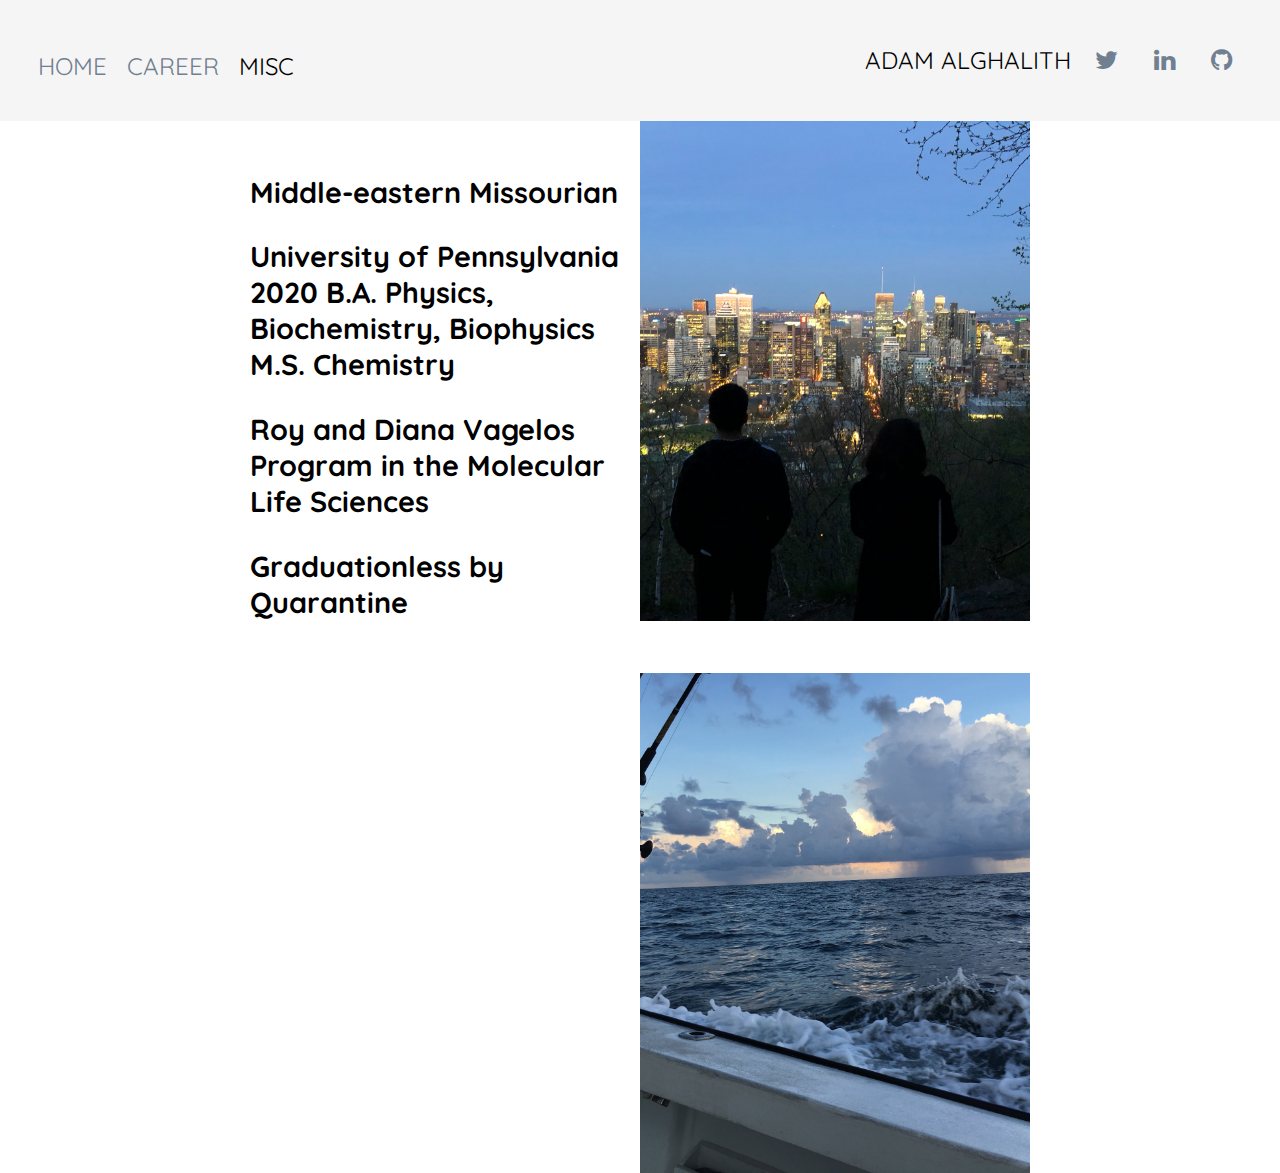
==== index.html @ 0fc8f869 "first commit" ====
<!DOCTYPE html>
<html>
<head>
    <meta charset='utf-8'/>
    <meta name='viewport' content='width=device-width,initial scale=1'>
    <title>Home</title>
    <link rel='favicon' href='/assets/favicon.ico'>
    <link rel='apple-touch-icon' href='/assets/apple-touch-icon.png'>
    <link rel='stylesheet' href="https://fonts.googleapis.com/css2?family=Quicksand&display=swap">
    <link rel="stylesheet" href="https://cdnjs.cloudflare.com/ajax/libs/font-awesome/4.7.0/css/font-awesome.min.css">
    <link rel='stylesheet' href='Styles.css'>
    
</head>
<body>
    <div class='container'>
        
        <div class='nav-wrapper'>
            
            <div class='left-side'>
                <div class='nav-link-wrapper'>
                    <a href='index.html'>Home</a>
                </div>
                <div class='nav-link-wrapper'>
                    <a href='Career.html'>Career</a>
                </div>
                <div class='nav-link-wrapper active-nav-link'>
                    <a href='Misc.html'>Misc</a>
                </div>
            </div>
            
            <div class='right-side'>
                <div class='brand'>
                    ADAM ALGHALITH
                    <a class="fa fa-twitter" href='https://twitter.com/AdamAlghalith'>
                    </a>
                    <a class="fa fa-linkedin" href='https://www.linkedin.com/in/adam-alghalith'></a>
                    <i class="fa fa-github"></i>
                </div>    
            </div>
        </div>
    </div>
    
    <div class='about-me'>
        <div class='about-me-text'>
            <h2>
                <p>Middle-eastern Missourian</p>
                <p>University of Pennsylvania 2020
                B.A. Physics, Biochemistry, Biophysics
                M.S. Chemistry </p>
                <p>Roy and Diana Vagelos Program in the Molecular Life Sciences </p>
                <p>Graduationless by Quarantine</p>
            </h2>
        </div>

        <div class="about-me-image" style="background-image:url(/assets/Montreal.JPG)">
        </div>
        
        <div class="about-me-image" style="background-image:url(/assets/Petra3.jpg)">
        </div>
        
        <div class="about-me-image" style="background-image:url(/assets/GulfofMexico.jpg)">
        </div>
        
    </div>
        
</body>
</html>
---- Styles.css ----
/*//////// ALL /////////*/
body {
    margin: 0px;
    font-family: 'Quicksand', sans-serif;
}

.container {
    display: grid;
    grid-template-columns: 1fr;
    background-color: whitesmoke;
}


/*//////// NAVIGATION /////////*/
.nav-wrapper {
    display: flex;
    justify-content: space-between;
    padding: 38px;
}

.left-side {
    display: flex;
    align-items: center;
}

.nav-wrapper > .left-side > div {
    margin-right: 20px;
    font-size: 1.5em;
    text-transform: uppercase;
}

.nav-link-wrapper {
    height: 20px;
}

.nav-link-wrapper a {
    color: slategrey;
    text-decoration: none;
}

.nav-link-wrapper:hover {
    color:black ;
}

.active-nav-link {
    color: black;
}

.active-nav-link a {
    color:black !important;
}


/*//////// BRANDING /////////*/
.right-side {
    display:inline-flex;
}

.brand {
    font-size: 1.5em;
}

.fa {
    padding: 10px;
    font-size: 25px;
    width: 30px;
    text-align: right;
    text-decoration: none;
    border-radius: 50%;

}

.fa:hover {
    opacity: 0.8;
}

.fa-linkedin {
    color: slategrey;
}

.fa-twitter {
    color: slategrey;
}

.fa-github {
    color: slategrey;
}


/*//////// HOME /////////*/
.about-me {
    display: grid;
    grid-template-columns: 1fr 1fr;
    padding-left: 250px;
    padding-right: 250px;
}

.about-me-text {
    display: flex;
    flex-direction: column;
    align-items: center;
    justify-content: center;
    font-size: 1.2em;
}

.about-me-image {
    background-size:cover;
    background-position:center;
    width: 100%;
    height: 500px;
}


/*//////// CAREER /////////*/
.Courses {
    display: grid;
    grid-template-columns: 1fr 1fr 1fr;
}

.Courses-elements {
    position: relative;
}

.Courses-img-background {
    background-size: cover;
    background-position: center;
    background-repeat: no-repeat;
    height: 300px;
    width: 100%;
}

.Courses-subjects {
    position: absolute;
    top: -30px;
    display: flex;
    flex-direction: column;
    justify-content: center;
    align-items: center;
    color: White;
    width: 100%;
    font-size: 1.8em;
}

.Courses-names {
    position: absolute;
    top:0;
    display: flex;
    flex-direction: column;
    justify-content: center;
    align-items: center;
    height: 100%;
    width: 100%;
    color: white;
}

ul {
    display: table;
    margin: 0 auto;
    list-style: none;
}

.articles {
    text-decoration: none;
    color: transparent;
    transition: 0.5s;
}

a {
    text-decoration: none;
    color: darkgray
}

a:hover {
    transition: 0.5s;
    color: black;
}

.subtitle {
    font-size: 1.5em;
}

.Courses-names .subtitle {
    transition: 0.5s;
    color: transparent;
    font-weight: 400;
    width: 100%;
}

.Courses-names:hover .subtitle {
    color: White;
    display: flex;
    flex-direction: column;
    font-weight: 400;
    width: 100%;
}

.Courses-names:hover .articles {
    color:grey;
}

.Career-sep {
    margin-left: 75px;
    margin-top: 50px;
    font-size: 1.5em;
}

.image-blur {
    transition: 0.5s;
    filter: brightness(20%);
}

.MSTP {
    display: grid;
    grid-template-columns: 1fr;
}

.MSTP-img {
    background-size: contain;
    background-position: center;
    background-repeat: no-repeat;
    height: 300px;
    width: 100%;
}


/*//////// CAREER /////////*/
.Misc-wrapper {
    display: grid;
    grid-template-columns: 1fr 1fr;
    text-align: center;
    align-items: center;
    height: 500px;
    padding-right: 100px;
    padding-left: 100px;
}

.Misc-topic {
    font-size: 10em;
    font-family: 'Big Shoulders Text', cursive;
}

.Misc-text {
    display: flex;
    flex-direction: column;
    justify-content: center;
    align-items: center;
    text-align: left;
    height: 100%;
    font-size: 2em;
}





/*//////// FOOTER /////////*/

.footer {
    position:relative;
    text-align:right;
    width: 100%;
    display: grid;
    grid-template-columns: 1fr;
}
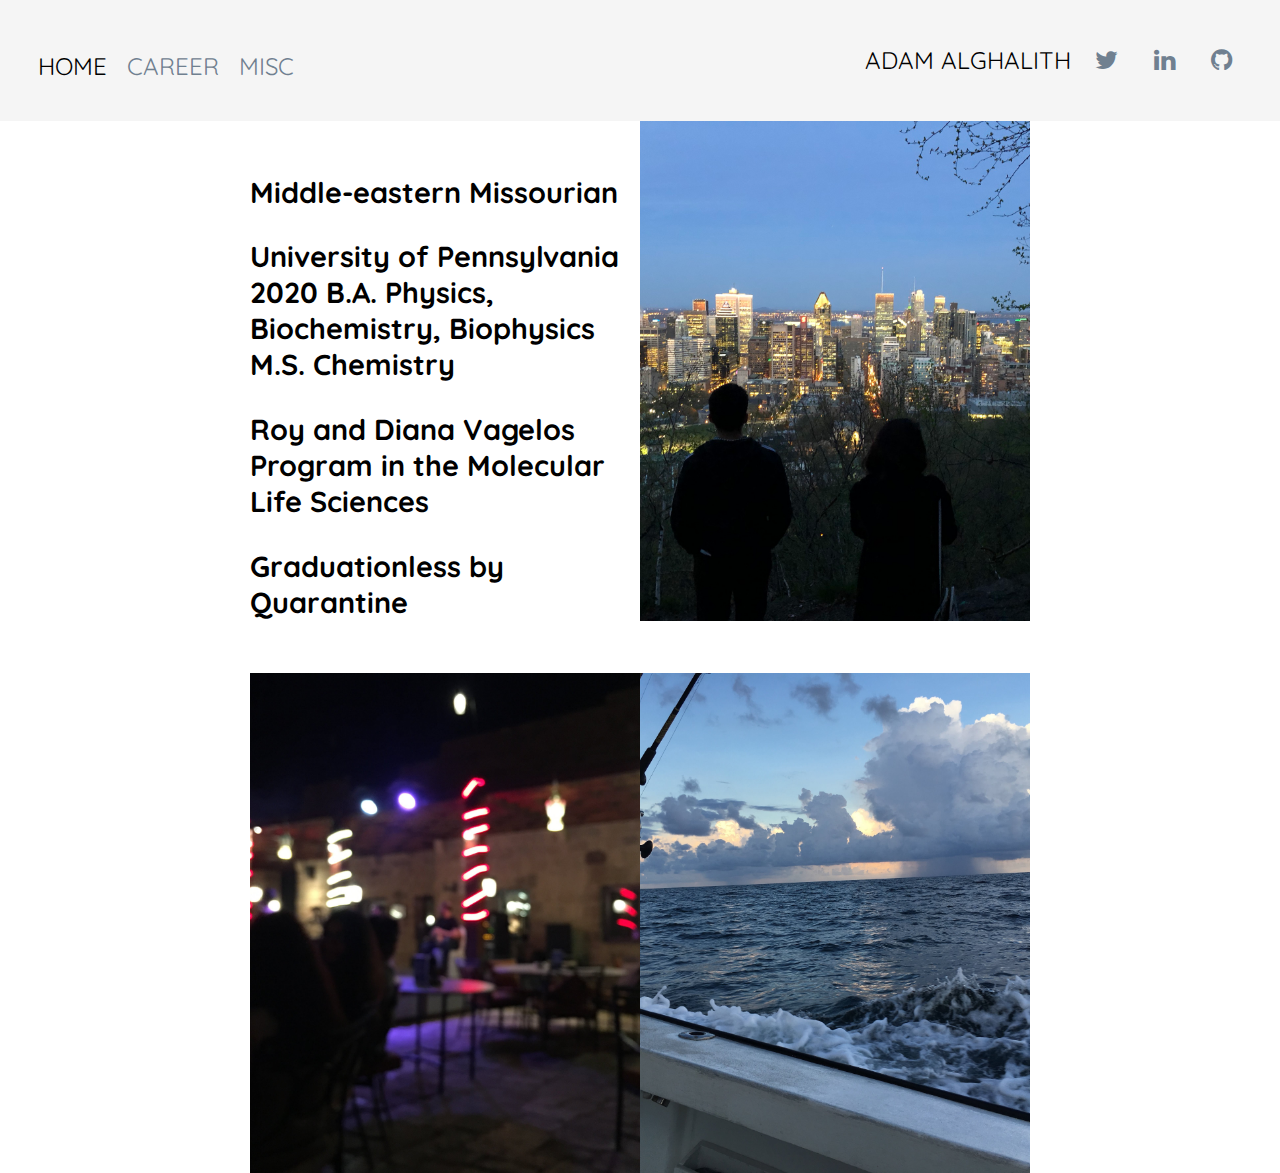
==== commit 7a7d5eb5: "update assets" ====
--- a/index.html
+++ b/index.html
@@ -17,13 +17,13 @@
         <div class='nav-wrapper'>
             
             <div class='left-side'>
-                <div class='nav-link-wrapper'>
+                <div class='nav-link-wrapper active-nav-link'>
                     <a href='index.html'>Home</a>
                 </div>
                 <div class='nav-link-wrapper'>
                     <a href='Career.html'>Career</a>
                 </div>
-                <div class='nav-link-wrapper active-nav-link'>
+                <div class='nav-link-wrapper'>
                     <a href='Misc.html'>Misc</a>
                 </div>
             </div>
@@ -55,7 +55,7 @@
         <div class="about-me-image" style="background-image:url(/assets/Montreal.JPG)">
         </div>
         
-        <div class="about-me-image" style="background-image:url(/assets/Petra3.jpg)">
+        <div class="about-me-image" style="background-image:url(/assets/Petra3.JPG)">
         </div>
         
         <div class="about-me-image" style="background-image:url(/assets/GulfofMexico.jpg)">
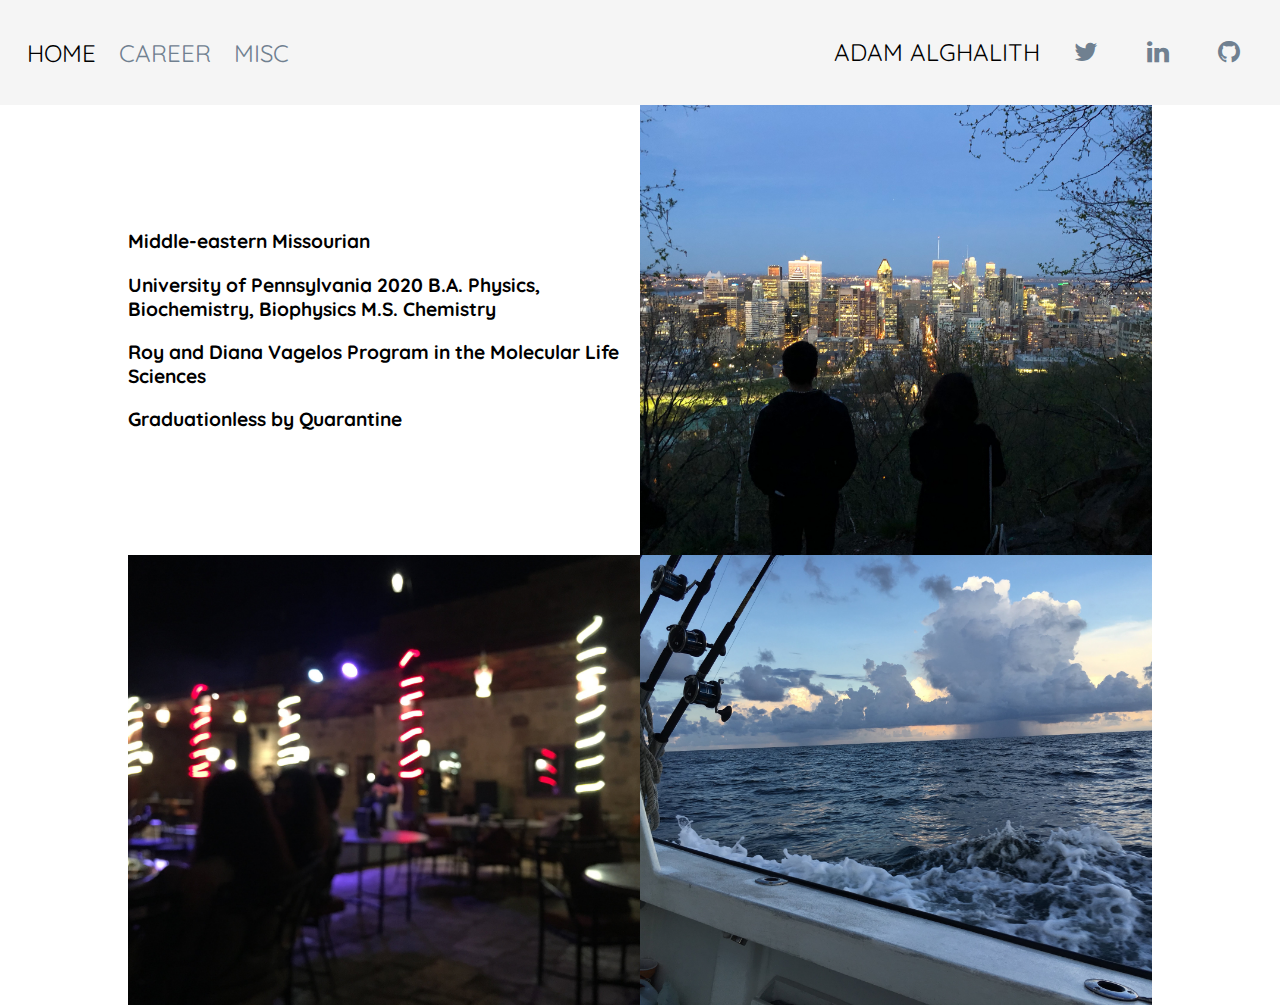
==== commit 3253713b: "scaling" ====
--- a/index.html
+++ b/index.html
@@ -2,10 +2,16 @@
 <html>
 <head>
     <meta charset='utf-8'/>
-    <meta name='viewport' content='width=device-width,initial scale=1'>
-    <title>Home</title>
+    <meta name='viewport' content='width=device-width,initial scale=1,maximum-scale=1,user-scalable=0'>
+    <meta name="msapplication-TileColor" content="#2d89ef">
+    <meta name="theme-color" content="#ffffff">
+    <title>Adam Alghalith</title>
     <link rel='favicon' href='/assets/favicon.ico'>
-    <link rel='apple-touch-icon' href='/assets/apple-touch-icon.png'>
+    <link rel='apple-touch-icon' sizes='120x120' href='/assets/apple-touch-icon.png'>
+    <link rel="icon" type="image/png" sizes="32x32" href="assets/favicon-32x32.png">
+    <link rel="icon" type="image/png" sizes="16x16" href="assets/favicon-16x16.png">
+    <link rel="manifest" href="assets/site.webmanifest">
+    <link rel="mask-icon" href="assets/safari-pinned-tab.svg" color="#5bbad5">
     <link rel='stylesheet' href="https://fonts.googleapis.com/css2?family=Quicksand&display=swap">
     <link rel="stylesheet" href="https://cdnjs.cloudflare.com/ajax/libs/font-awesome/4.7.0/css/font-awesome.min.css">
     <link rel='stylesheet' href='Styles.css'>
--- a/Styles.css
+++ b/Styles.css
@@ -15,7 +15,7 @@
 .nav-wrapper {
     display: flex;
     justify-content: space-between;
-    padding: 38px;
+    padding: 3vh;
 }
 
 .left-side {
@@ -24,13 +24,13 @@
 }
 
 .nav-wrapper > .left-side > div {
-    margin-right: 20px;
-    font-size: 1.5em;
+    margin-right: 1.8vw;
+    font-size: min(max(0.5em,2vw),1.5em);
     text-transform: uppercase;
 }
 
 .nav-link-wrapper {
-    height: 20px;
+    
 }
 
 .nav-link-wrapper a {
@@ -57,13 +57,13 @@
 }
 
 .brand {
-    font-size: 1.5em;
+    font-size: min(max(0.5em,2vw),1.5em);
 }
 
 .fa {
-    padding: 10px;
-    font-size: 25px;
-    width: 30px;
+    padding: 1vw;
+    font-size: min(max(0.5em,2vw),1.5em);
+    width: 3vw;
     text-align: right;
     text-decoration: none;
     border-radius: 50%;
@@ -91,8 +91,8 @@
 .about-me {
     display: grid;
     grid-template-columns: 1fr 1fr;
-    padding-left: 250px;
-    padding-right: 250px;
+    padding-left: 10vw;
+    padding-right: 10vw;
 }
 
 .about-me-text {
@@ -100,14 +100,14 @@
     flex-direction: column;
     align-items: center;
     justify-content: center;
-    font-size: 1.2em;
+    font-size: min(max(0.8em,1vw),2em);
 }
 
 .about-me-image {
     background-size:cover;
     background-position:center;
     width: 100%;
-    height: 500px;
+    height: 50vh;
 }
 
 
@@ -125,7 +125,7 @@
     background-size: cover;
     background-position: center;
     background-repeat: no-repeat;
-    height: 300px;
+    height: 38vh;
     width: 100%;
 }
 
@@ -135,10 +135,10 @@
     display: flex;
     flex-direction: column;
     justify-content: center;
-    align-items: center;
+    align-items: flex-start;
     color: White;
     width: 100%;
-    font-size: 1.8em;
+    font-size: min(max(0.5em,3vw),2em);
 }
 
 .Courses-names {
@@ -148,10 +148,10 @@
     flex-direction: column;
     justify-content: center;
     align-items: center;
+    color: White;
     height: 100%;
     width: 100%;
-    color: white;
-}
+    font-size: min(max(0.2em,1.5vw),1em);}
 
 ul {
     display: table;
@@ -176,7 +176,7 @@
 }
 
 .subtitle {
-    font-size: 1.5em;
+    font-size: 1.4em;
 }
 
 .Courses-names .subtitle {
@@ -199,14 +199,22 @@
 }
 
 .Career-sep {
-    margin-left: 75px;
-    margin-top: 50px;
-    font-size: 1.5em;
+    margin-left: 11vw;
+    margin-top: 6vh;
+    font-size: 1.3em;
+    font-size: min(max(0.5em,2.5vw),1.6em);
 }
 
 .image-blur {
     transition: 0.5s;
     filter: brightness(20%);
+}
+
+.Lab-desc {
+    text-align: left;
+    padding-left: 10vw;
+    padding-right: 20vw;
+    font-size: min(max(1em,2vw),1.2em);
 }
 
 .MSTP {
@@ -218,7 +226,7 @@
     background-size: contain;
     background-position: center;
     background-repeat: no-repeat;
-    height: 300px;
+    height: 20vh;
     width: 100%;
 }
 
@@ -229,13 +237,13 @@
     grid-template-columns: 1fr 1fr;
     text-align: center;
     align-items: center;
-    height: 500px;
-    padding-right: 100px;
-    padding-left: 100px;
+    min-height: 25vw;
+    padding-right: 10vw;
+    padding-left: 10vw;
 }
 
 .Misc-topic {
-    font-size: 10em;
+    font-size: min(max(4em,4vw),6em);
     font-family: 'Big Shoulders Text', cursive;
 }
 
@@ -246,12 +254,8 @@
     align-items: center;
     text-align: left;
     height: 100%;
-    font-size: 2em;
-}
-
-
-
-
+    font-size: min(max(1em,2vw),2em)
+}
 
 /*//////// FOOTER /////////*/
 
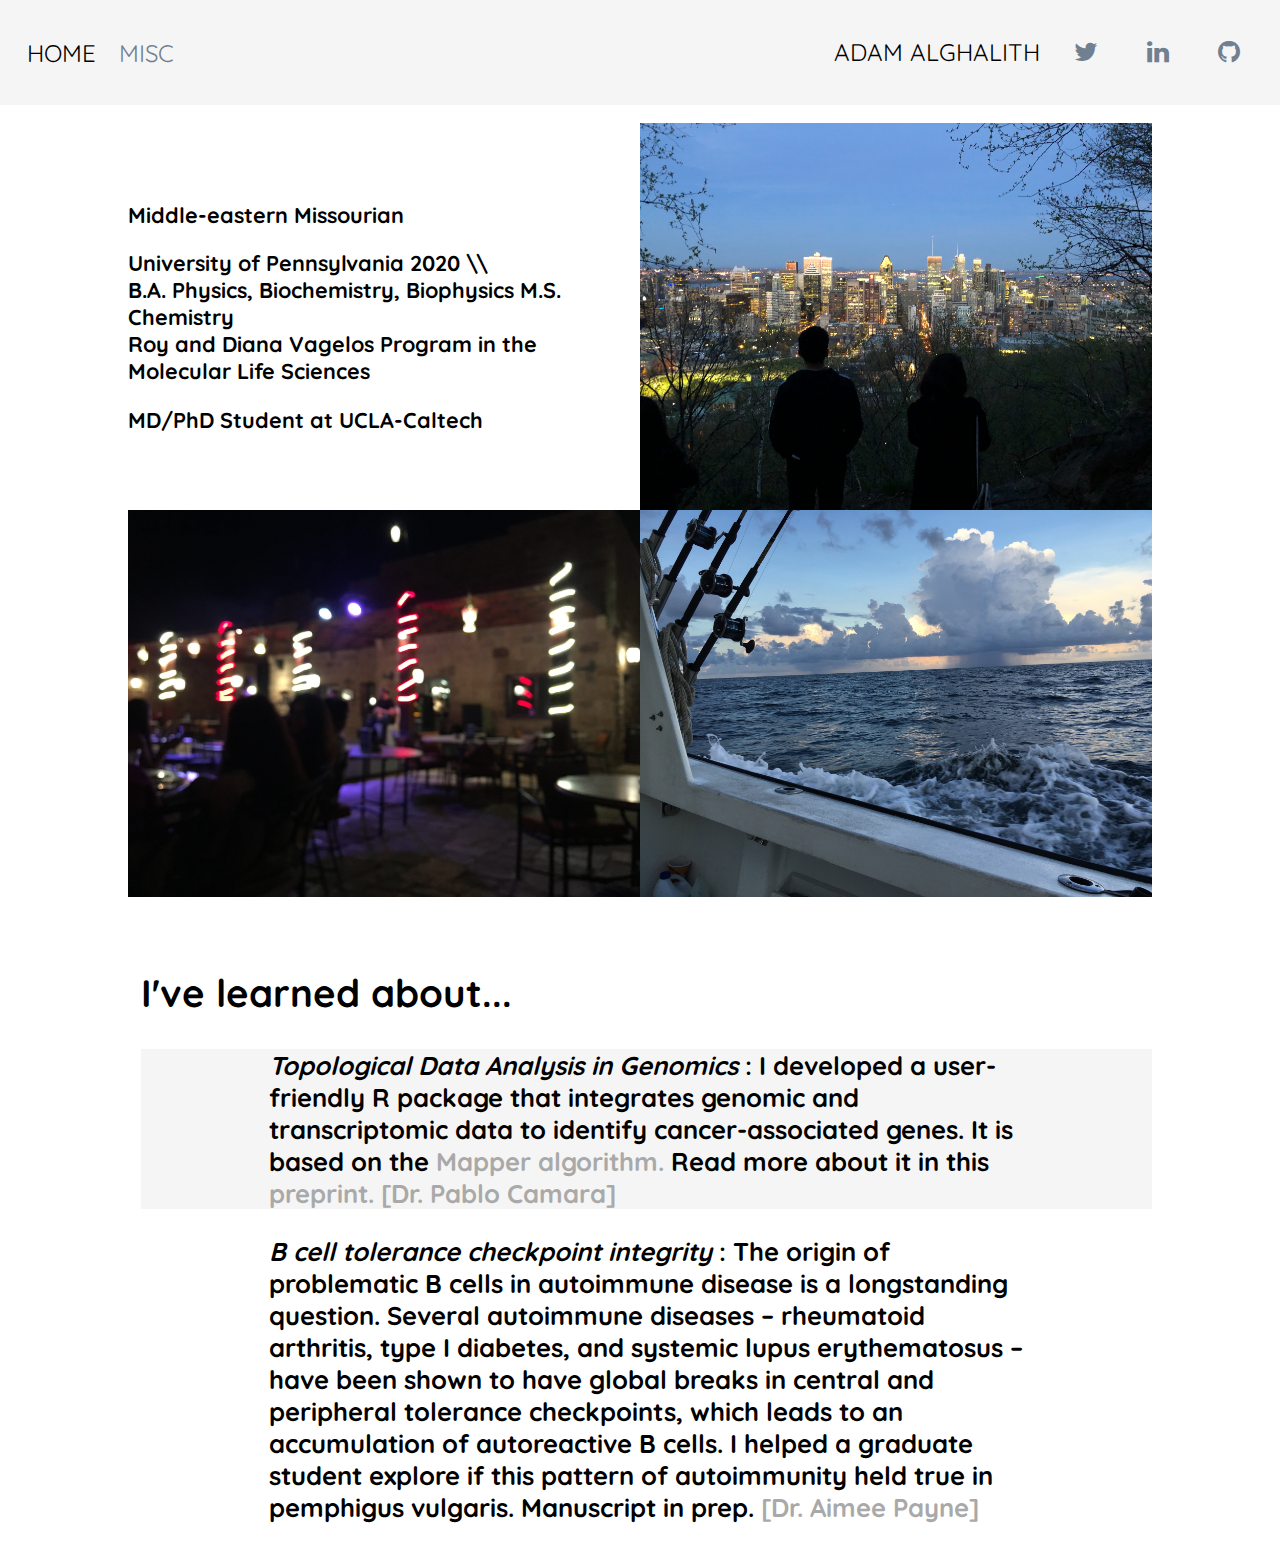
==== commit 28e7fc09: "simplify" ====
--- a/index.html
+++ b/index.html
@@ -27,9 +27,6 @@
                     <a href='index.html'>Home</a>
                 </div>
                 <div class='nav-link-wrapper'>
-                    <a href='Career.html'>Career</a>
-                </div>
-                <div class='nav-link-wrapper'>
                     <a href='Misc.html'>Misc</a>
                 </div>
             </div>
@@ -40,7 +37,8 @@
                     <a class="fa fa-twitter" href='https://twitter.com/AdamAlghalith'>
                     </a>
                     <a class="fa fa-linkedin" href='https://www.linkedin.com/in/adam-alghalith'></a>
-                    <i class="fa fa-github"></i>
+                    <a class="fa fa-github"
+                    href='https://github.com/aalghalith'></a>
                 </div>    
             </div>
         </div>
@@ -49,12 +47,13 @@
     <div class='about-me'>
         <div class='about-me-text'>
             <h2>
-                <p>Middle-eastern Missourian</p>
-                <p>University of Pennsylvania 2020
-                B.A. Physics, Biochemistry, Biophysics
-                M.S. Chemistry </p>
-                <p>Roy and Diana Vagelos Program in the Molecular Life Sciences </p>
-                <p>Graduationless by Quarantine</p>
+                <p>Middle-eastern Missourian </p>
+                <p>University of Pennsylvania 2020 \\
+                <br>B.A. Physics, Biochemistry, Biophysics
+                M.S. Chemistry
+                <br>Roy and Diana Vagelos Program in the Molecular Life Sciences </p>
+                <p> </p>
+                <p>MD/PhD Student at UCLA-Caltech </p>
             </h2>
         </div>
 
@@ -68,6 +67,34 @@
         </div>
         
     </div>
+    
+    <div class='Career-sep'>
+        <h2>I've learned about...
+        </h2>
+        <h3 class='Lab-desc' style='background-color: whitesmoke'>
+            <i>Topological Data Analysis in Genomics</i> :                    
+            I developed a user-friendly R package that integrates genomic and transcriptomic data to identify cancer-associated genes. It is based on the 
+            
+            <a href='/assets/Mapper-Carlsson-Singh.pdf'>Mapper algorithm. </a>
+            
+            Read more about it in this
+            
+            <a href='/assets/TDA-TCGA-CamaraLab.pdf'>preprint.</a> 
+            
+            <a href='https://camara-lab.org/'>[Dr. Pablo Camara] </a>
+            
+ 
+        </h3>
+        
+        <h3 class='Lab-desc'>
+            <i>B cell tolerance checkpoint integrity</i> :                    
+            The origin of problematic B cells in autoimmune disease is a longstanding question. Several autoimmune diseases – rheumatoid arthritis, type I diabetes, and systemic lupus erythematosus – have been shown to have global breaks in central and peripheral tolerance checkpoints, which leads to an accumulation of autoreactive B cells. I helped a graduate student explore if this pattern of autoimmunity held true in pemphigus vulgaris. Manuscript in prep.
+            
+            <a href='https://www.aimeepaynelab.org/'>[Dr. Aimee Payne] </a>
+            
+        </h3>
+    
+    </div>
         
 </body>
 </html>--- a/Styles.css
+++ b/Styles.css
@@ -25,7 +25,7 @@
 
 .nav-wrapper > .left-side > div {
     margin-right: 1.8vw;
-    font-size: min(max(0.5em,2vw),1.5em);
+    font-size: min(max(0.7em,2vw),1.5em);
     text-transform: uppercase;
 }
 
@@ -57,12 +57,12 @@
 }
 
 .brand {
-    font-size: min(max(0.5em,2vw),1.5em);
+    font-size: min(max(0.7em,2vw),1.5em);
 }
 
 .fa {
     padding: 1vw;
-    font-size: min(max(0.5em,2vw),1.5em);
+    font-size: min(max(0.7em,2vw),1.5em);
     width: 3vw;
     text-align: right;
     text-decoration: none;
@@ -93,6 +93,8 @@
     grid-template-columns: 1fr 1fr;
     padding-left: 10vw;
     padding-right: 10vw;
+    padding-bottom: 2vh;
+    padding-top: 2vh;
 }
 
 .about-me-text {
@@ -100,21 +102,21 @@
     flex-direction: column;
     align-items: center;
     justify-content: center;
-    font-size: min(max(0.8em,1vw),2em);
+    font-size: min(max(0.9em,1vw),1.5vw);
 }
 
 .about-me-image {
     background-size:cover;
     background-position:center;
     width: 100%;
-    height: 50vh;
+    height: 43vh;
 }
 
 
 /*//////// CAREER /////////*/
 .Courses {
     display: grid;
-    grid-template-columns: 1fr 1fr 1fr;
+    grid-template-columns: 1fr 1fr;
 }
 
 .Courses-elements {
@@ -131,14 +133,11 @@
 
 .Courses-subjects {
     position: absolute;
-    top: -30px;
-    display: flex;
-    flex-direction: column;
-    justify-content: center;
-    align-items: flex-start;
-    color: White;
-    width: 100%;
-    font-size: min(max(0.5em,3vw),2em);
+    text-align: center;
+    top: -2.8vh;
+    color: lightgrey;
+    width: 100%;
+    font-size: min(max(0.3em,2vw),1.5em);
 }
 
 .Courses-names {
@@ -167,7 +166,7 @@
 
 a {
     text-decoration: none;
-    color: darkgray
+    color: darkgrey;
 }
 
 a:hover {
@@ -201,7 +200,6 @@
 .Career-sep {
     margin-left: 11vw;
     margin-top: 6vh;
-    font-size: 1.3em;
     font-size: min(max(0.5em,2.5vw),1.6em);
 }
 
@@ -213,8 +211,9 @@
 .Lab-desc {
     text-align: left;
     padding-left: 10vw;
-    padding-right: 20vw;
-    font-size: min(max(1em,2vw),1.2em);
+    margin-right: 10vw;
+    padding-right: 10vw;
+    font-size: min(max(1em,1.5vw),1.2em);
 }
 
 .MSTP {
@@ -243,7 +242,8 @@
 }
 
 .Misc-topic {
-    font-size: min(max(4em,4vw),6em);
+    font-size: min(max(2em,10vw),8vw);
+    font-size: alc(2em + 2.5vw);
     font-family: 'Big Shoulders Text', cursive;
 }
 
@@ -260,9 +260,10 @@
 /*//////// FOOTER /////////*/
 
 .footer {
+    grid-template-columns: 1fr;
+    display: grid;
     position:relative;
     text-align:right;
     width: 100%;
-    display: grid;
-    grid-template-columns: 1fr;
-}
+    font-size: min(max(1em,1vw),2vw)
+}
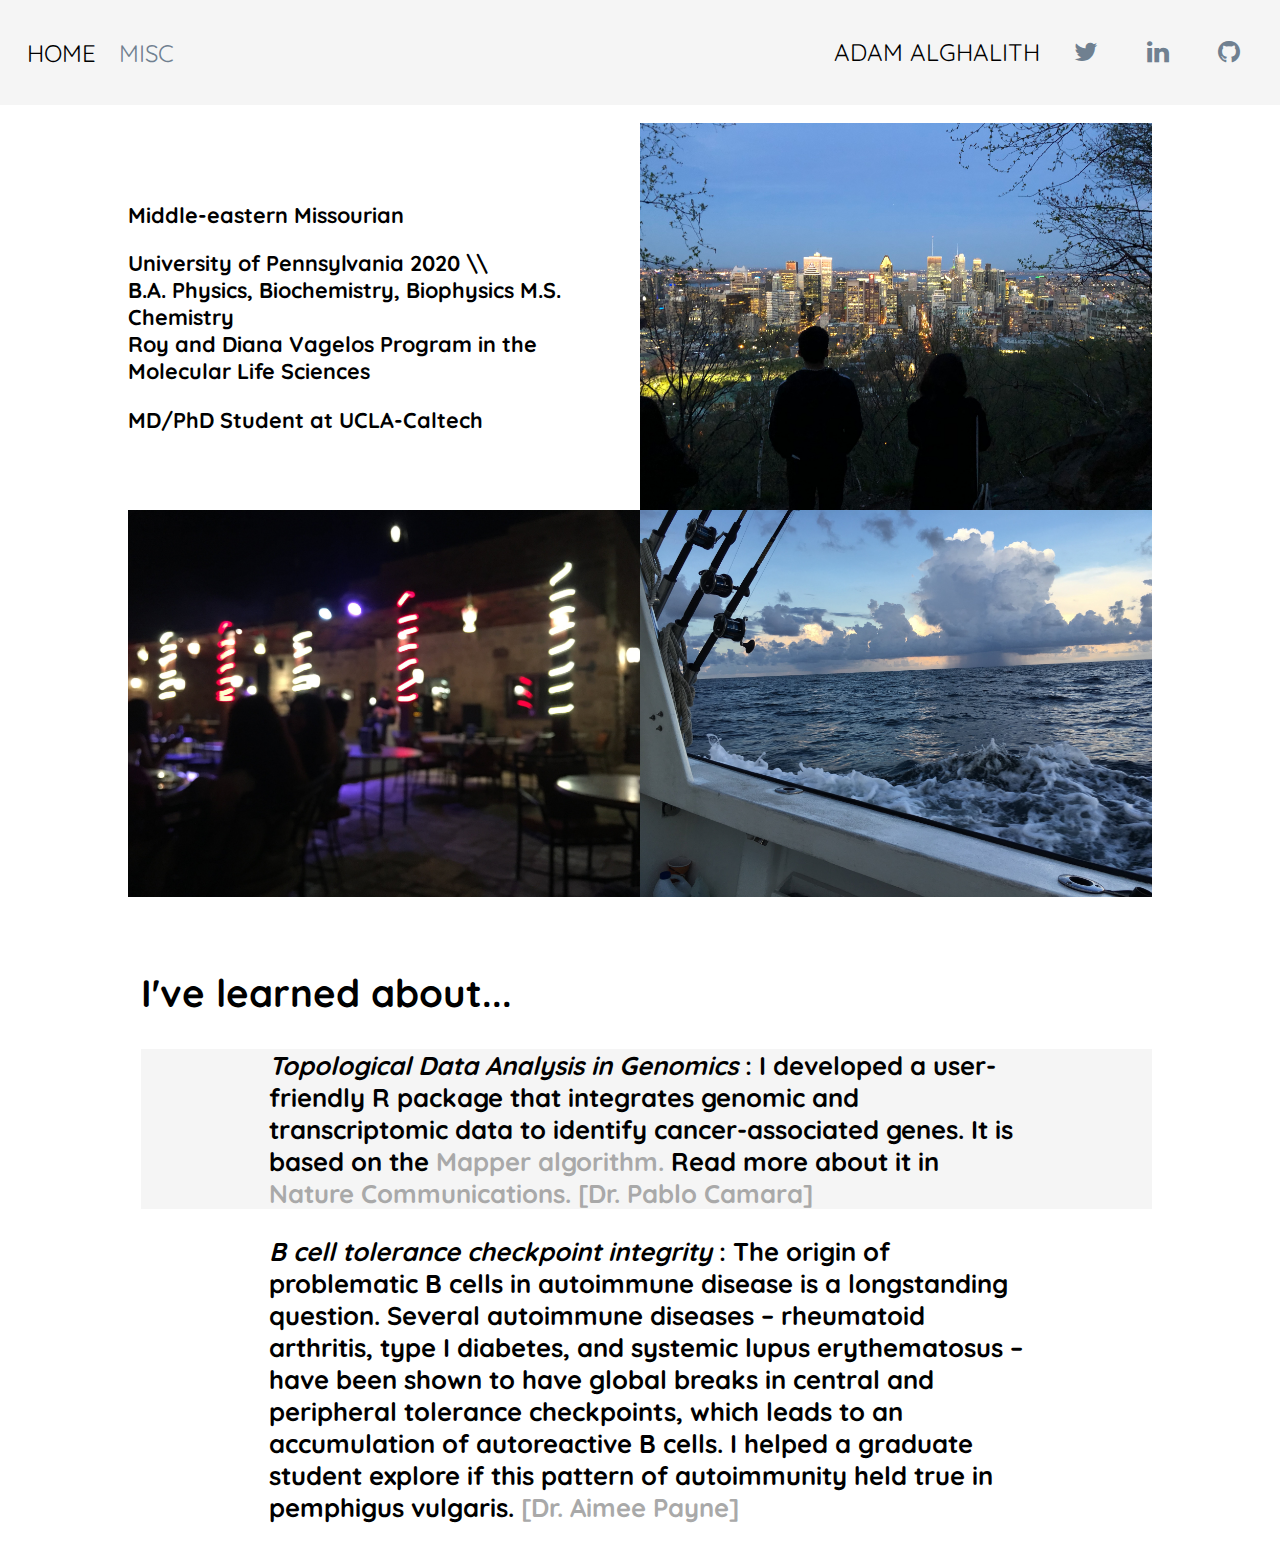
==== commit 2b72ac74: "nature comms" ====
--- a/index.html
+++ b/index.html
@@ -77,9 +77,9 @@
             
             <a href='/assets/Mapper-Carlsson-Singh.pdf'>Mapper algorithm. </a>
             
-            Read more about it in this
+            Read more about it in
             
-            <a href='/assets/TDA-TCGA-CamaraLab.pdf'>preprint.</a> 
+            <a href='https://doi.org/10.1038/s41467-020-17659-7'>Nature Communications.</a> 
             
             <a href='https://camara-lab.org/'>[Dr. Pablo Camara] </a>
             
@@ -88,7 +88,7 @@
         
         <h3 class='Lab-desc'>
             <i>B cell tolerance checkpoint integrity</i> :                    
-            The origin of problematic B cells in autoimmune disease is a longstanding question. Several autoimmune diseases – rheumatoid arthritis, type I diabetes, and systemic lupus erythematosus – have been shown to have global breaks in central and peripheral tolerance checkpoints, which leads to an accumulation of autoreactive B cells. I helped a graduate student explore if this pattern of autoimmunity held true in pemphigus vulgaris. Manuscript in prep.
+            The origin of problematic B cells in autoimmune disease is a longstanding question. Several autoimmune diseases – rheumatoid arthritis, type I diabetes, and systemic lupus erythematosus – have been shown to have global breaks in central and peripheral tolerance checkpoints, which leads to an accumulation of autoreactive B cells. I helped a graduate student explore if this pattern of autoimmunity held true in pemphigus vulgaris.
             
             <a href='https://www.aimeepaynelab.org/'>[Dr. Aimee Payne] </a>
             
